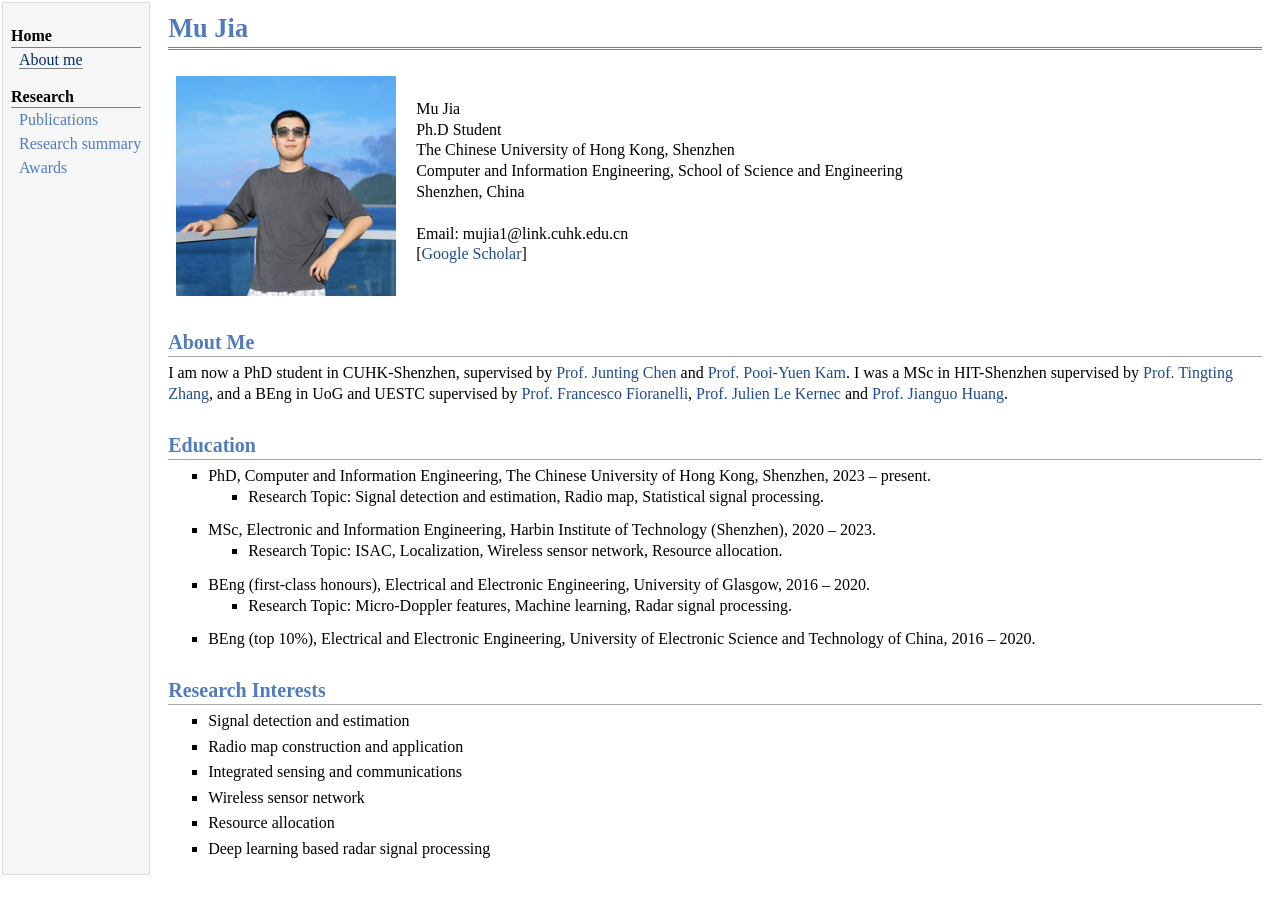
==== index.html @ 75ec4a43 "Initial publish: jemdoc-generated site" ====
<!DOCTYPE html PUBLIC "-//W3C//DTD XHTML 1.1//EN"
  "http://www.w3.org/TR/xhtml11/DTD/xhtml11.dtd">
<html xmlns="http://www.w3.org/1999/xhtml" xml:lang="en">
<head>
<meta name="generator" content="jemdoc, see http://jemdoc.jaboc.net/" />
<meta http-equiv="Content-Type" content="text/html;charset=utf-8" />
<link rel="stylesheet" href="jemdoc.css" type="text/css" />
<title>Mu Jia</title>
</head>
<body>
<table summary="Table for page layout." id="tlayout">
<tr valign="top">
<td id="layout-menu">
<div class="menu-category">Home</div>
<div class="menu-item"><a href="index.html" class="current">About&nbsp;me</a></div>
<div class="menu-category">Research</div>
<div class="menu-item"><a href="publications.html">Publications</a></div>
<div class="menu-item"><a href="research_summary.html">Research&nbsp;summary</a></div>
<div class="menu-item"><a href="awards.html">Awards</a></div>
</td>
<td id="layout-content">
<div id="toptitle">
<h1>Mu Jia</h1>
</div>
<table class="imgtable"><tr><td>
<img src="photos/Mu Jia.jpg" alt="Mu Jia" width="220px" height="220px" />&nbsp;</td>
<td align="left"><p>Mu Jia <br />
Ph.D Student <br />
The Chinese University of Hong Kong, Shenzhen <br />
Computer and Information Engineering, School of Science and Engineering <br />
Shenzhen, China<br />
<br />
Email: mujia1@link.cuhk.edu.cn <br />
[<a href="https://scholar.google.com/citations?hl=en&amp;user=MsMdepYAAAAJ">Google Scholar</a>] <br /></p>
</td></tr></table>
<h2>About Me</h2>
<p>I am now a PhD student in CUHK-Shenzhen, supervised by <a href="http://chenjunting.org/">Prof. Junting Chen</a> and <a href="https://sse.cuhk.edu.cn/en/faculty/pooiyuenkam">Prof. Pooi-Yuen Kam</a>. I was a MSc in HIT-Shenzhen supervised by <a href="https://faculty.hitsz.edu.cn/zhangtingting">Prof. Tingting Zhang</a>, and a BEng in UoG and UESTC supervised by <a href="https://www.tudelft.nl/en/staff/f.fioranelli/">Prof. Francesco Fioranelli</a>, <a href="https://www.gla.ac.uk/schools/engineering/staff/julienlekernec/">Prof. Julien Le Kernec</a> and <a href="https://www.auto.uestc.edu.cn/en/info/1032/1186.htm">Prof. Jianguo Huang</a>.</p>
<h2>Education </h2>
<ul>
<li><p>PhD, Computer and Information Engineering, The Chinese University of Hong Kong, Shenzhen, 2023 – present.<br />  </p>
<ul>
<li><p>Research Topic: Signal detection and estimation, Radio map, Statistical signal processing.</p>
</li></ul>
</li>
<li><p>MSc, Electronic and Information Engineering, Harbin Institute of Technology (Shenzhen), 2020 – 2023.  <br /> </p>
<ul>
<li><p>Research Topic: ISAC, Localization, Wireless sensor network, Resource allocation.</p>
</li></ul>
</li>
<li><p>BEng (first-class honours), Electrical and Electronic Engineering, University of Glasgow, 2016 – 2020.  <br /> </p>
<ul>
<li><p>Research Topic: Micro-Doppler features, Machine learning, Radar signal processing.</p>
</li></ul>
</li>
<li><p>BEng (top 10%), Electrical and Electronic Engineering, University of Electronic Science and Technology of China, 2016 – 2020.</p>
</li>
</ul>
<h2>Research Interests </h2>
<ul>
<li><p>Signal detection and estimation</p>
</li>
<li><p>Radio map construction and application</p>
</li>
<li><p>Integrated sensing and communications</p>
</li>
<li><p>Wireless sensor network</p>
</li>
<li><p>Resource allocation</p>
</li>
<li><p>Deep learning based radar signal processing</p>
</li>
</ul>
</td>
</tr>
</table>
</body>
</html>
---- jemdoc.css ----
/* Default css file for jemdoc. */

table#tlayout {
    border: none;
    border-collapse: separate;
    background: white;
}

body {
	background: white;
	font-family: Georgia, serif;
	padding-bottom: 8px;
	margin: 0;
}

#layout-menu {
	background: #f6f6f6;
	border: 1px solid #dddddd;
	padding-top: 0.5em;
	padding-left: 8px;
	padding-right: 8px;
	font-size: 1.0em;
	width: auto;
	white-space: nowrap;
    text-align: left;
    vertical-align: top;
}

#layout-menu td {
	background: #f4f4f4;
    vertical-align: top;
}

#layout-content {
	padding-top: 0.0em;
	padding-left: 1.0em;
	padding-right: 1.0em;
    border: none;
    background: white;
    text-align: left;
    vertical-align: top;
}

#layout-menu a {
	line-height: 1.5em;
	margin-left: 0.5em;
}

tt {
    background: #ffffdd;
}

pre, tt {
	font-size: 90%;
	font-family: monaco, monospace;
}

a, a > tt {
	color: #224b8d;
	text-decoration: none;
}

a:hover {
	border-bottom: 1px gray dotted;
}

#layout-menu a.current:link, #layout-menu a.current:visited {
	color: #022b6d;
	border-bottom: 1px gray solid;
}
#layout-menu a:link, #layout-menu a:visited, #layout-menu a:hover {
	color: #527bbd;
	text-decoration: none;
}
#layout-menu a:hover {
	text-decoration: none;
}

div.menu-category {
	border-bottom: 1px solid gray;
	margin-top: 0.8em;
	padding-top: 0.2em;
	padding-bottom: 0.1em;
	font-weight: bold;
}

div.menu-item {
	padding-left: 16px;
	text-indent: -16px;
}

div#toptitle {
	padding-bottom: 0.2em;
	margin-bottom: 1.5em;
	border-bottom: 3px double gray;
}

/* Reduce space if we begin the page with a title. */
div#toptitle + h2, div#toptitle + h3 {
	margin-top: -0.7em;
}

div#subtitle {
	margin-top: 0.0em;
	margin-bottom: 0.0em;
	padding-top: 0em;
	padding-bottom: 0.1em;
}

em {
	font-style: italic;
}

strong {
	font-weight: bold;
}


h1, h2, h3 {
	color: #527bbd;
	margin-top: 0.7em;
	margin-bottom: 0.3em;
	padding-bottom: 0.2em;
	line-height: 1.0;
	padding-top: 0.5em;
	border-bottom: 1px solid #aaaaaa;
}

h1 {
	font-size: 165%;
}

h2 {
	padding-top: 0.8em;
	font-size: 125%;
}

h2 + h3 {
    padding-top: 0.2em;
}

h3 {
	font-size: 110%;
	border-bottom: none;
}

p {
	margin-top: 0.0em;
	margin-bottom: 0.8em;
	padding: 0;
	line-height: 1.3;
}

pre {
	padding: 0;
	margin: 0;
}

div#footer {
	font-size: small;
	border-top: 1px solid #c0c0c0;
	padding-top: 0.1em;
	margin-top: 4.0em;
	color: #c0c0c0;
}

div#footer a {
	color: #80a0b0;
}

div#footer-text {
	float: left;
	padding-bottom: 8px;
}

ul, ol, dl {
	margin-top: 0.2em;
	padding-top: 0;
	margin-bottom: 0.8em;
}

dt {
	margin-top: 0.5em;
	margin-bottom: 0;
}

dl {
	margin-left: 20px;
}

dd {
	color: #222222;
}

dd > *:first-child {
	margin-top: 0;
}

ul {
	list-style-position: outside;
	list-style-type: square;
}

p + ul, p + ol {
	margin-top: -0.5em;
}

li ul, li ol {
	margin-top: -0.3em;
}

ol {
	list-style-position: outside;
	list-style-type: decimal;
}

li p, dd p {
	margin-bottom: 0.3em;
}


ol ol {
	list-style-type: lower-alpha;
}

ol ol ol {
	list-style-type: lower-roman;
}

p + div.codeblock {
	margin-top: -0.6em;
}

div.codeblock, div.infoblock {
	margin-right: 0%;
	margin-top: 1.2em;
	margin-bottom: 1.3em;
}

div.blocktitle {
	font-weight: bold;
	color: #cd7b62;
	margin-top: 1.2em;
	margin-bottom: 0.1em;
}

div.blockcontent {
	border: 1px solid silver;
	padding: 0.3em 0.5em;
}

div.infoblock > div.blockcontent {
	background: #ffffee;
}

div.blockcontent p + ul, div.blockcontent p + ol {
	margin-top: 0.4em;
}

div.infoblock p {
	margin-bottom: 0em;
}

div.infoblock li p, div.infoblock dd p {
	margin-bottom: 0.5em;
}

div.infoblock p + p {
	margin-top: 0.8em;
}

div.codeblock > div.blockcontent {
	background: #f6f6f6;
}

span.pycommand {
	color: #000070;
}

span.statement {
	color: #008800;
}
span.builtin {
	color: #000088;
}
span.special {
	color: #990000;
}
span.operator {
	color: #880000;
}
span.error {
	color: #aa0000;
}
span.comment, span.comment > *, span.string, span.string > * {
	color: #606060;
}

@media print {
	#layout-menu { display: none; }
}

#fwtitle {
	margin: 2px;
}

#fwtitle #toptitle {
	padding-left: 0.5em;
	margin-bottom: 0.5em;
}

#layout-content h1:first-child, #layout-content h2:first-child, #layout-content h3:first-child {
	margin-top: -0.7em;
}

div#toptitle h1, #layout-content div#toptitle h1 {
	margin-bottom: 0.0em;
	padding-bottom: 0.1em;
	padding-top: 0;
	margin-top: 0.5em;
	border-bottom: none;
}

img.eq {
	padding: 0;
	padding-left: 0.1em;
	padding-right: 0.1em;
	margin: 0;
}

img.eqwl {
	padding-left: 2em;
	padding-top: 0.6em;
	padding-bottom: 0.2em;
	margin: 0;
}

table {
    border: 2px solid black;
    border-collapse: collapse;
}

td {
    padding: 2px;
    padding-left: 0.5em;
    padding-right: 0.5em;
    text-align: center;
    border: 1px solid gray;
}

table + table {
    margin-top: 1em;
}

tr.heading {
    font-weight: bold;
    border-bottom: 2px solid black;
}

img {
    border: none;
}

table.imgtable, table.imgtable td {
    border: none;
    text-align: left;
}

.imgtable img {
    object-fit: cover;
    object-position: center;
}
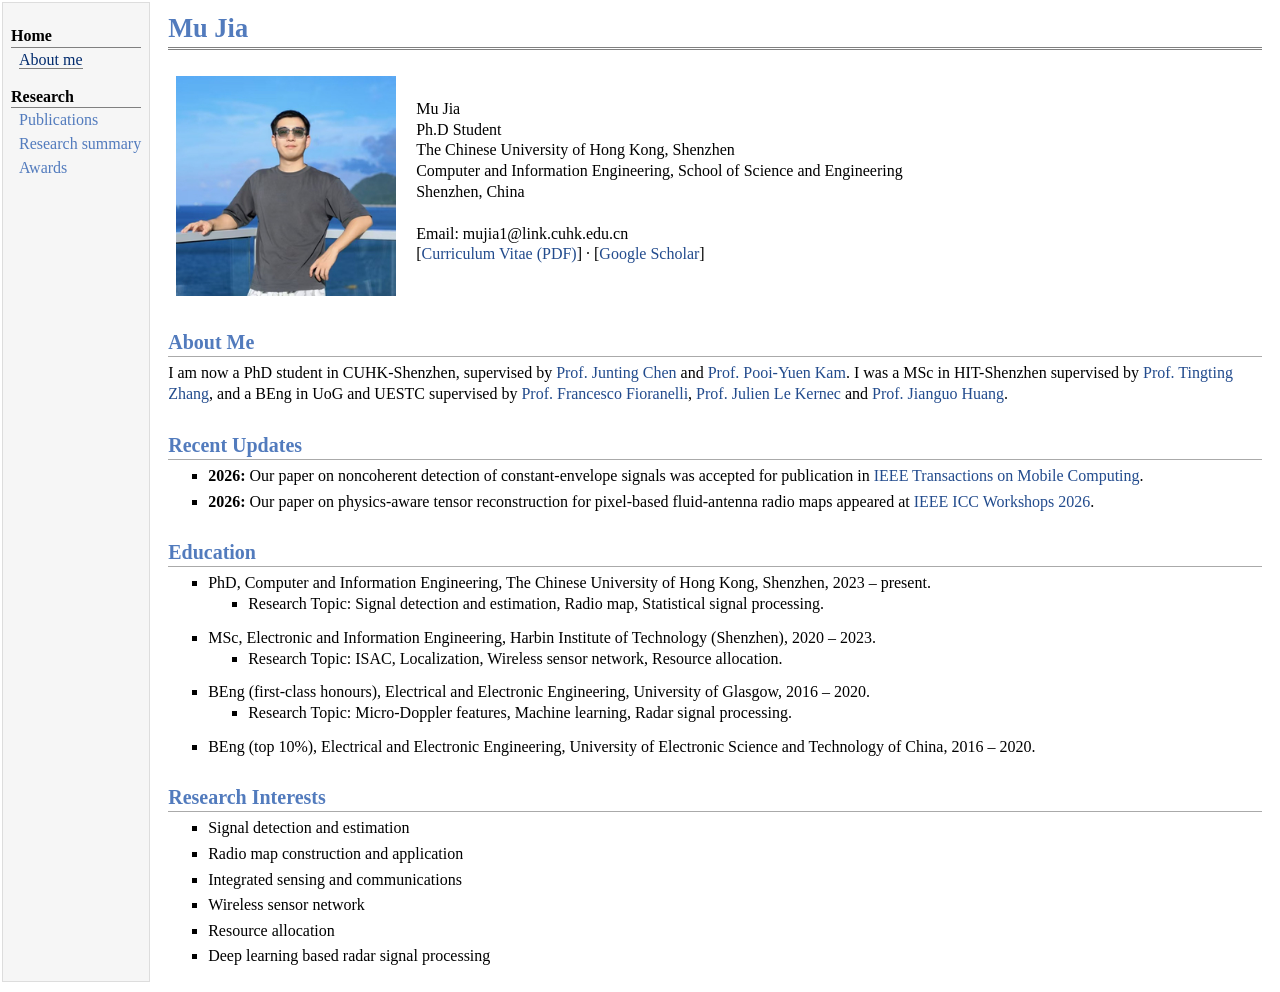
==== commit 46f7ce6a: "Update TMC acceptance and ICC Workshops publication" ====
--- a/index.html
+++ b/index.html
@@ -1,104 +1,84 @@
-<!DOCTYPE html PUBLIC "-//W3C//DTD XHTML 1.1//EN"
-  "http://www.w3.org/TR/xhtml11/DTD/xhtml11.dtd">
-<html xmlns="http://www.w3.org/1999/xhtml" xml:lang="en">
-<head>
-<meta name="generator" content="jemdoc, see http://jemdoc.jaboc.net/" />
-<meta http-equiv="Content-Type" content="text/html;charset=utf-8" />
-<link rel="stylesheet" href="jemdoc.css" type="text/css" />
-<title>Mu Jia-</title>
-</head>
-<body>
-<table summary="Table for page layout." id="tlayout">
-<tr valign="top">
-<td id="layout-menu">
-<div class="menu-category">Home</div>
-<div class="menu-item"><a href="index.html" class="current">About&nbsp;me</a></div>
-<div class="menu-category">Research</div>
-<div class="menu-item"><a href="publications.html">Publications</a></div>
-<div class="menu-item"><a href="research_summary.html">Research&nbsp;summary</a></div>
-<div class="menu-item"><a href="awards.html">Awards</a></div>
-</td>
-<td id="layout-content">
-<div id="toptitle">
-<h1>Mu Jia-</h1>
-</div>
-<table class="imgtable"><tr><td>
-<img src="photos/Mu Jia.jpg" alt="Mu Jia" width="220px" height="220px" />&nbsp;</td>
-<td align="left"><p>Mu Jia <br />-
-Ph.D Student <br />-
-The Chinese University of Hong Kong, Shenzhen <br />-
-Computer and Information Engineering, School of Science and Engineering <br />-
-Shenzhen, China<br />-
-<br />-
-Email: mujia1@link.cuhk.edu.cn <br />-
-[<a href="https://scholar.google.com/citations?hl=en&amp;user=MsMdepYAAAAJ">Google Scholar</a>] <br />-</p>
-</td></tr></table>
-<h2>About Me-</h2>
-<p>I am now a PhD student in CUHK-Shenzhen, supervised by <a href="http://chenjunting.org/">Prof. Junting Chen</a> and <a href="https://sse.cuhk.edu.cn/en/faculty/pooiyuenkam">Prof. Pooi-Yuen Kam</a>. I was a MSc in HIT-Shenzhen supervised by <a href="https://faculty.hitsz.edu.cn/zhangtingting">Prof. Tingting Zhang</a>, and a BEng in UoG and UESTC supervised by <a href="https://www.tudelft.nl/en/staff/f.fioranelli/">Prof. Francesco Fioranelli</a>, <a href="https://www.gla.ac.uk/schools/engineering/staff/julienlekernec/">Prof. Julien Le Kernec</a> and <a href="https://www.auto.uestc.edu.cn/en/info/1032/1186.htm">Prof. Jianguo Huang</a>.-</p>
-<h2>Education -</h2>
-<ul>
-<li><p>PhD, Computer and Information Engineering, The Chinese University of Hong Kong, Shenzhen, 2023 – present.<br />  -</p>
-<ul>
-<li><p>Research Topic: Signal detection and estimation, Radio map, Statistical signal processing.-</p>
-</li></ul>
-</li>
-<li><p>MSc, Electronic and Information Engineering, Harbin Institute of Technology (Shenzhen), 2020 – 2023.  <br /> -</p>
-<ul>
-<li><p>Research Topic: ISAC, Localization, Wireless sensor network, Resource allocation.-</p>
-</li></ul>
-</li>
-<li><p>BEng (first-class honours), Electrical and Electronic Engineering, University of Glasgow, 2016 – 2020.  <br /> -</p>
-<ul>
-<li><p>Research Topic: Micro-Doppler features, Machine learning, Radar signal processing.-</p>
-</li></ul>
-</li>
-<li><p>BEng (top 10%), Electrical and Electronic Engineering, University of Electronic Science and Technology of China, 2016 – 2020.-</p>
-</li>
-</ul>
-<h2>Research Interests -</h2>
-<ul>
-<li><p>Signal detection and estimation-</p>
-</li>
-<li><p>Radio map construction and application-</p>
-</li>
-<li><p>Integrated sensing and communications-</p>
-</li>
-<li><p>Wireless sensor network-</p>
-</li>
-<li><p>Resource allocation-</p>
-</li>
-<li><p>Deep learning based radar signal processing-</p>
-</li>
-</ul>
-</td>
-</tr>
-</table>
-</body>
-</html>
+<!DOCTYPE html PUBLIC "-//W3C//DTD XHTML 1.1//EN"
+  "http://www.w3.org/TR/xhtml11/DTD/xhtml11.dtd">
+<html xmlns="http://www.w3.org/1999/xhtml" xml:lang="en">
+<head>
+<meta name="generator" content="jemdoc, see http://jemdoc.jaboc.net/" />
+<meta http-equiv="Content-Type" content="text/html;charset=utf-8" />
+<link rel="stylesheet" href="jemdoc.css" type="text/css" />
+<title>Mu Jia</title>
+</head>
+<body>
+<table summary="Table for page layout." id="tlayout">
+<tr valign="top">
+<td id="layout-menu">
+<div class="menu-category">Home</div>
+<div class="menu-item"><a href="index.html" class="current">About&nbsp;me</a></div>
+<div class="menu-category">Research</div>
+<div class="menu-item"><a href="publications.html">Publications</a></div>
+<div class="menu-item"><a href="research_summary.html">Research&nbsp;summary</a></div>
+<div class="menu-item"><a href="awards.html">Awards</a></div>
+</td>
+<td id="layout-content">
+<div id="toptitle">
+<h1>Mu Jia</h1>
+</div>
+<table class="imgtable"><tr><td>
+<img src="photos/Mu Jia.jpg" alt="Mu Jia" width="220px" height="220px" />&nbsp;</td>
+<td align="left"><p>Mu Jia <br />
+Ph.D Student <br />
+The Chinese University of Hong Kong, Shenzhen <br />
+Computer and Information Engineering, School of Science and Engineering <br />
+Shenzhen, China<br />
+<br />
+Email: mujia1@link.cuhk.edu.cn <br />
+[<a href="Mu_CV.pdf">Curriculum Vitae (PDF)</a>] · [<a href="https://scholar.google.com/citations?hl=en&amp;user=MsMdepYAAAAJ">Google Scholar</a>] <br /></p>
+</td></tr></table>
+<h2>About Me</h2>
+<p>I am now a PhD student in CUHK-Shenzhen, supervised by <a href="http://chenjunting.org/">Prof. Junting Chen</a> and <a href="https://sse.cuhk.edu.cn/en/faculty/pooiyuenkam">Prof. Pooi-Yuen Kam</a>. I was a MSc in HIT-Shenzhen supervised by <a href="https://faculty.hitsz.edu.cn/zhangtingting">Prof. Tingting Zhang</a>, and a BEng in UoG and UESTC supervised by <a href="https://www.tudelft.nl/en/staff/f.fioranelli/">Prof. Francesco Fioranelli</a>, <a href="https://www.gla.ac.uk/schools/engineering/staff/julienlekernec/">Prof. Julien Le Kernec</a> and <a href="https://www.auto.uestc.edu.cn/en/info/1032/1186.htm">Prof. Jianguo Huang</a>.</p>
+<h2>Recent Updates</h2>
+<ul>
+<li><p><b>2026:</b> Our paper on noncoherent detection of constant-envelope signals was accepted for publication in <a href="https://doi.org/10.1109/TMC.2026.3730010">IEEE Transactions on Mobile Computing</a>.</p>
+</li>
+<li><p><b>2026:</b> Our paper on physics-aware tensor reconstruction for pixel-based fluid-antenna radio maps appeared at <a href="https://doi.org/10.1109/ICCWorkshops63917.2026.11586741">IEEE ICC Workshops 2026</a>.</p>
+</li>
+</ul>
+<h2>Education </h2>
+<ul>
+<li><p>PhD, Computer and Information Engineering, The Chinese University of Hong Kong, Shenzhen, 2023 – present.<br />  </p>
+<ul>
+<li><p>Research Topic: Signal detection and estimation, Radio map, Statistical signal processing.</p>
+</li></ul>
+</li>
+<li><p>MSc, Electronic and Information Engineering, Harbin Institute of Technology (Shenzhen), 2020 – 2023.  <br /> </p>
+<ul>
+<li><p>Research Topic: ISAC, Localization, Wireless sensor network, Resource allocation.</p>
+</li></ul>
+</li>
+<li><p>BEng (first-class honours), Electrical and Electronic Engineering, University of Glasgow, 2016 – 2020.  <br /> </p>
+<ul>
+<li><p>Research Topic: Micro-Doppler features, Machine learning, Radar signal processing.</p>
+</li></ul>
+</li>
+<li><p>BEng (top 10%), Electrical and Electronic Engineering, University of Electronic Science and Technology of China, 2016 – 2020.</p>
+</li>
+</ul>
+<h2>Research Interests </h2>
+<ul>
+<li><p>Signal detection and estimation</p>
+</li>
+<li><p>Radio map construction and application</p>
+</li>
+<li><p>Integrated sensing and communications</p>
+</li>
+<li><p>Wireless sensor network</p>
+</li>
+<li><p>Resource allocation</p>
+</li>
+<li><p>Deep learning based radar signal processing</p>
+</li>
+</ul>
+</td>
+</tr>
+</table>
+</body>
+</html>
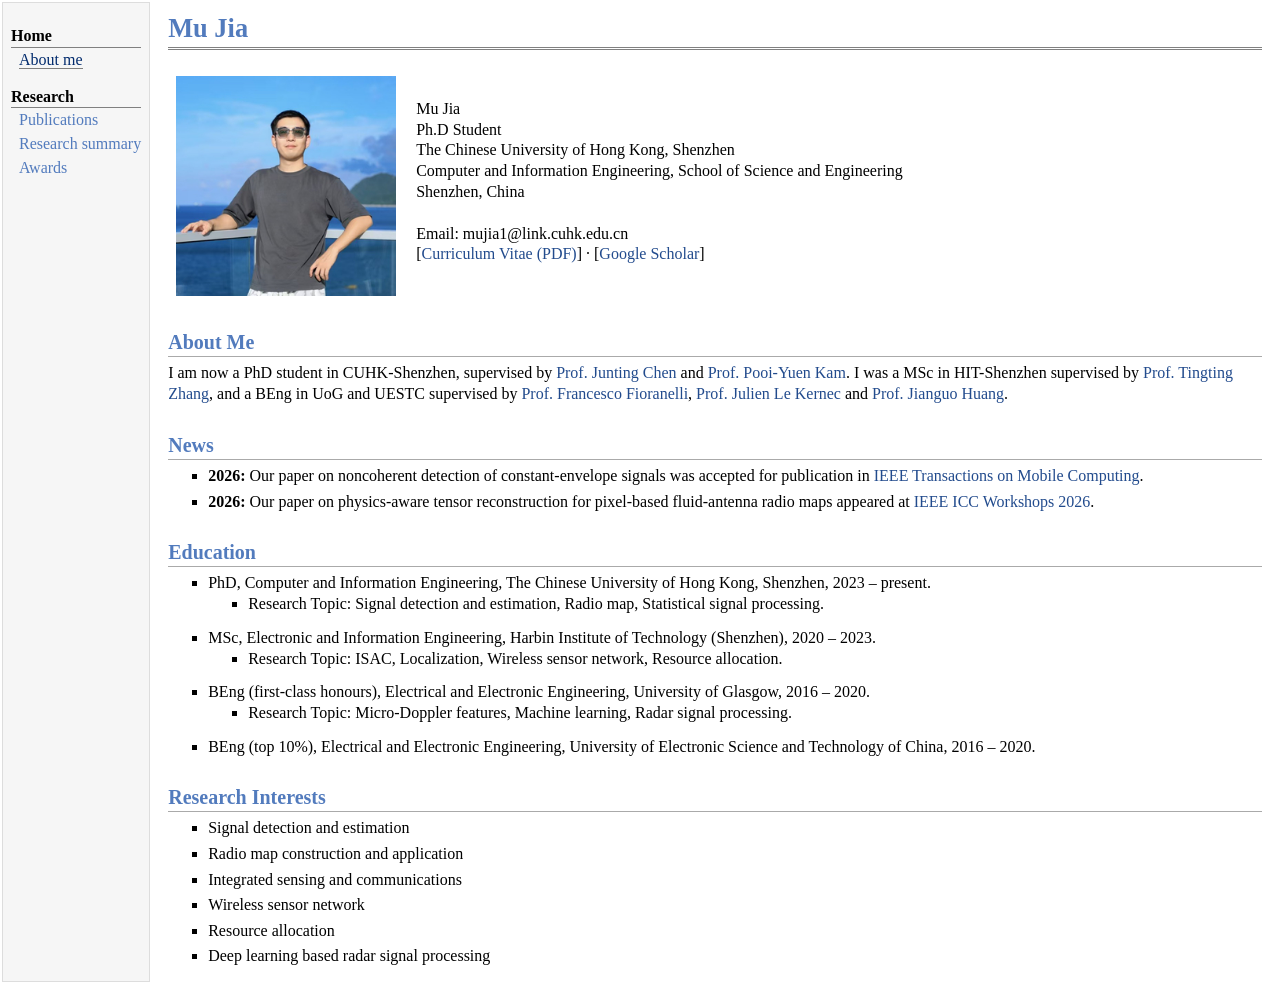
==== commit 56b6b07d: "Add News heading to homepage updates" ====
--- a/index.html
+++ b/index.html
@@ -35,7 +35,7 @@
 </td></tr></table>
 <h2>About Me</h2>
 <p>I am now a PhD student in CUHK-Shenzhen, supervised by <a href="http://chenjunting.org/">Prof. Junting Chen</a> and <a href="https://sse.cuhk.edu.cn/en/faculty/pooiyuenkam">Prof. Pooi-Yuen Kam</a>. I was a MSc in HIT-Shenzhen supervised by <a href="https://faculty.hitsz.edu.cn/zhangtingting">Prof. Tingting Zhang</a>, and a BEng in UoG and UESTC supervised by <a href="https://www.tudelft.nl/en/staff/f.fioranelli/">Prof. Francesco Fioranelli</a>, <a href="https://www.gla.ac.uk/schools/engineering/staff/julienlekernec/">Prof. Julien Le Kernec</a> and <a href="https://www.auto.uestc.edu.cn/en/info/1032/1186.htm">Prof. Jianguo Huang</a>.</p>
-<h2>Recent Updates</h2>
+<h2>News</h2>
 <ul>
 <li><p><b>2026:</b> Our paper on noncoherent detection of constant-envelope signals was accepted for publication in <a href="https://doi.org/10.1109/TMC.2026.3730010">IEEE Transactions on Mobile Computing</a>.</p>
 </li>
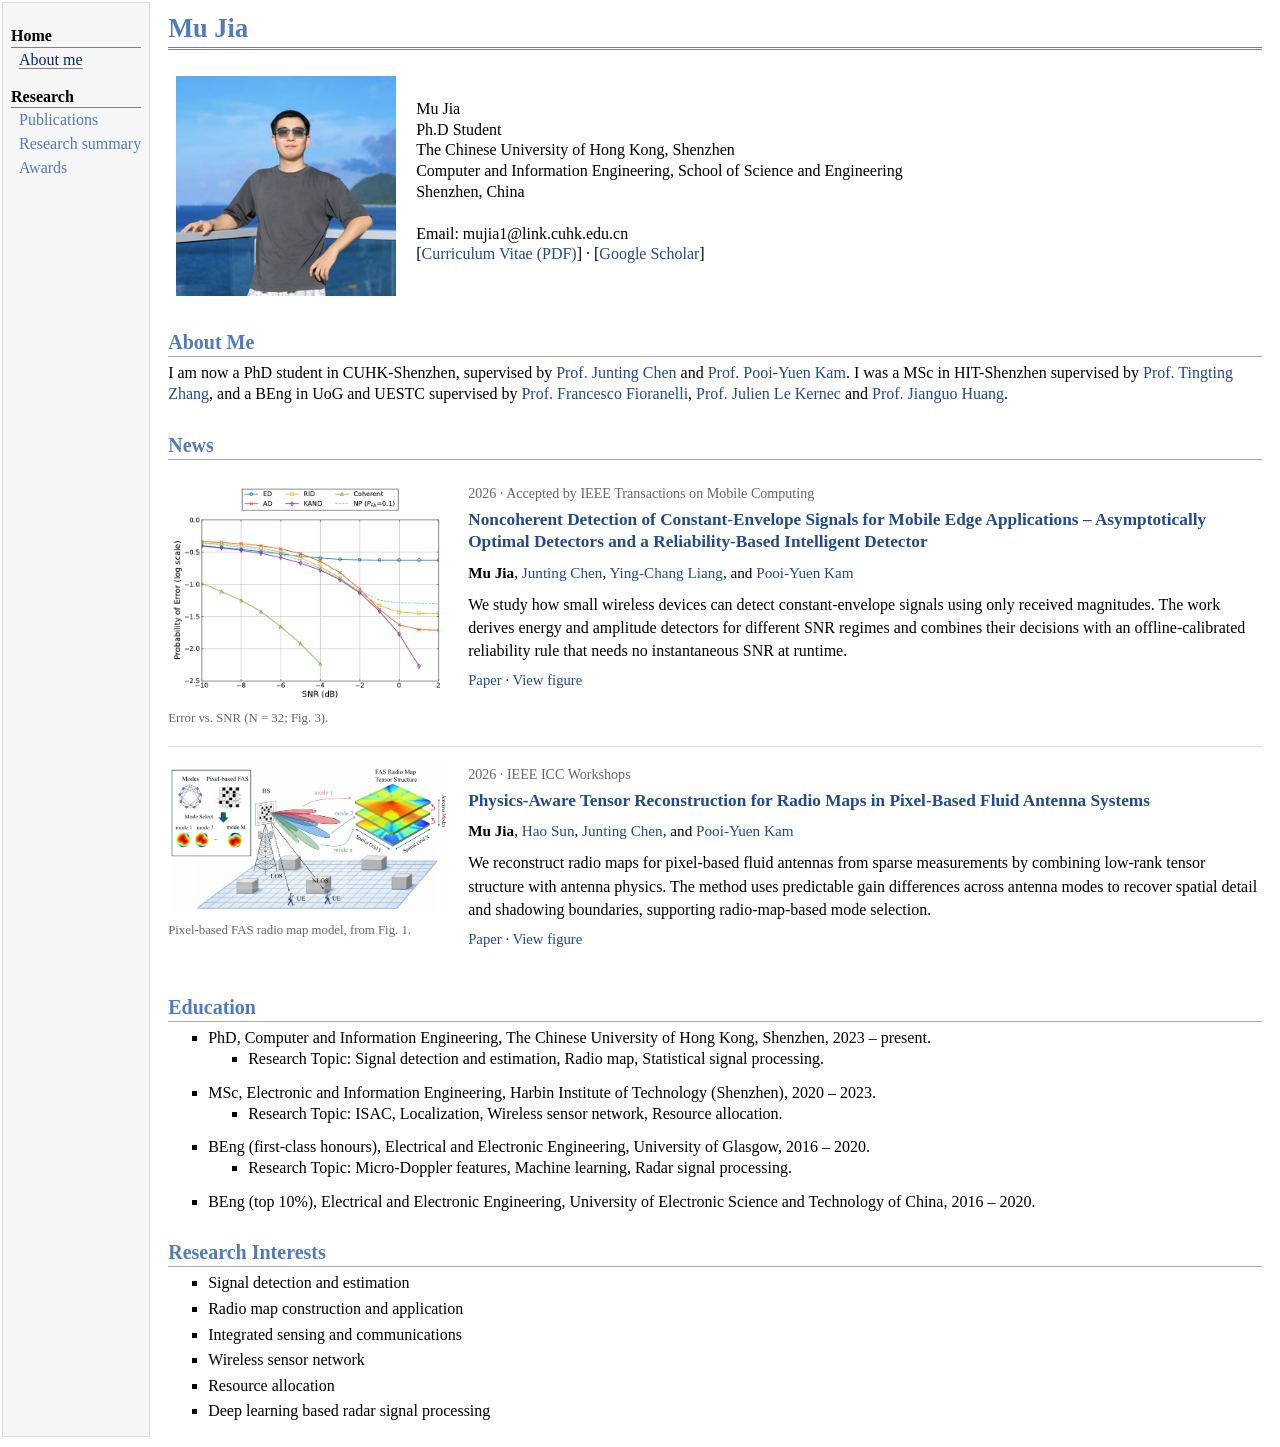
==== commit 6d4bb3ff: "Expand News with paper titles, authors, summaries and figures" ====
--- a/index.html
+++ b/index.html
@@ -36,12 +36,38 @@
 <h2>About Me</h2>
 <p>I am now a PhD student in CUHK-Shenzhen, supervised by <a href="http://chenjunting.org/">Prof. Junting Chen</a> and <a href="https://sse.cuhk.edu.cn/en/faculty/pooiyuenkam">Prof. Pooi-Yuen Kam</a>. I was a MSc in HIT-Shenzhen supervised by <a href="https://faculty.hitsz.edu.cn/zhangtingting">Prof. Tingting Zhang</a>, and a BEng in UoG and UESTC supervised by <a href="https://www.tudelft.nl/en/staff/f.fioranelli/">Prof. Francesco Fioranelli</a>, <a href="https://www.gla.ac.uk/schools/engineering/staff/julienlekernec/">Prof. Julien Le Kernec</a> and <a href="https://www.auto.uestc.edu.cn/en/info/1032/1186.htm">Prof. Jianguo Huang</a>.</p>
 <h2>News</h2>
-<ul>
-<li><p><b>2026:</b> Our paper on noncoherent detection of constant-envelope signals was accepted for publication in <a href="https://doi.org/10.1109/TMC.2026.3730010">IEEE Transactions on Mobile Computing</a>.</p>
-</li>
-<li><p><b>2026:</b> Our paper on physics-aware tensor reconstruction for pixel-based fluid-antenna radio maps appeared at <a href="https://doi.org/10.1109/ICCWorkshops63917.2026.11586741">IEEE ICC Workshops 2026</a>.</p>
-</li>
-</ul>
+<div class="news-list" id="news">
+  <div class="news-item" id="news-tmc">
+    <div class="news-figure">
+      <a href="photos/news/tmc-detection-performance.png" target="_blank" rel="noopener" title="View the full-size figure">
+        <img src="photos/news/tmc-detection-performance.png" width="696" height="546" alt="Total error probability versus SNR for ED, AD, RID and reference detectors, with 32 samples." loading="lazy" />
+      </a>
+      <p class="news-caption">Error vs. SNR (N = 32; Fig. 3).</p>
+    </div>
+    <div class="news-body">
+      <p class="news-meta">2026 &middot; Accepted by IEEE Transactions on Mobile Computing</p>
+      <h3 class="news-title"><a href="https://doi.org/10.1109/TMC.2026.3730010">Noncoherent Detection of Constant-Envelope Signals for Mobile Edge Applications &ndash; Asymptotically Optimal Detectors and a Reliability-Based Intelligent Detector</a></h3>
+      <p class="news-authors"><b>Mu Jia</b>, <a href="http://chenjunting.org/">Junting Chen</a>, <a href="https://www2.ae-info.org/ae/Member/Liang_Ying-Chang">Ying-Chang Liang</a>, and <a href="https://sai.cuhk.edu.cn/en/teacher/159">Pooi-Yuen Kam</a></p>
+      <p class="news-summary">We study how small wireless devices can detect constant-envelope signals using only received magnitudes. The work derives energy and amplitude detectors for different SNR regimes and combines their decisions with an offline-calibrated reliability rule that needs no instantaneous SNR at runtime.</p>
+      <p class="news-links"><a href="https://doi.org/10.1109/TMC.2026.3730010">Paper</a> &middot; <a href="photos/news/tmc-detection-performance.png" target="_blank" rel="noopener">View figure</a></p>
+    </div>
+  </div>
+  <div class="news-item" id="news-icc">
+    <div class="news-figure">
+      <a href="photos/news/icc-radio-map-model.png" target="_blank" rel="noopener" title="View the full-size figure">
+        <img src="photos/news/icc-radio-map-model.png" width="770" height="413" alt="Pixel-based fluid antenna system showing antenna modes, propagation around obstacles and the corresponding radio-map tensor." loading="lazy" />
+      </a>
+      <p class="news-caption">Pixel-based FAS radio map model, from Fig. 1.</p>
+    </div>
+    <div class="news-body">
+      <p class="news-meta">2026 &middot; IEEE ICC Workshops</p>
+      <h3 class="news-title"><a href="https://doi.org/10.1109/ICCWorkshops63917.2026.11586741">Physics-Aware Tensor Reconstruction for Radio Maps in Pixel-Based Fluid Antenna Systems</a></h3>
+      <p class="news-authors"><b>Mu Jia</b>, <a href="https://haosunhs.github.io/index.html">Hao Sun</a>, <a href="http://chenjunting.org/">Junting Chen</a>, and <a href="https://sai.cuhk.edu.cn/en/teacher/159">Pooi-Yuen Kam</a></p>
+      <p class="news-summary">We reconstruct radio maps for pixel-based fluid antennas from sparse measurements by combining low-rank tensor structure with antenna physics. The method uses predictable gain differences across antenna modes to recover spatial detail and shadowing boundaries, supporting radio-map-based mode selection.</p>
+      <p class="news-links"><a href="https://doi.org/10.1109/ICCWorkshops63917.2026.11586741">Paper</a> &middot; <a href="photos/news/icc-radio-map-model.png" target="_blank" rel="noopener">View figure</a></p>
+    </div>
+  </div>
+</div>
 <h2>Education </h2>
 <ul>
 <li><p>PhD, Computer and Information Engineering, The Chinese University of Hong Kong, Shenzhen, 2023 – present.<br />  </p>
--- a/jemdoc.css
+++ b/jemdoc.css
@@ -369,4 +369,28 @@
 .imgtable img {
     object-fit: cover;
     object-position: center;
-}+}
+
+/* Paper details in the News section. */
+.news-item {
+    display: grid;
+    grid-template-columns: 280px minmax(0, 1fr);
+    gap: 1.25em;
+    align-items: start;
+    padding: 1.15em 0;
+    border-bottom: 1px solid #dddddd;
+}
+.news-item:last-child { border-bottom: 0; }
+.news-figure { margin: 0; }
+.news-figure img { display: block; width: 100%; height: auto; }
+.news-figure > a:hover { border-bottom: 0; }
+.news-caption { margin-top: 0.5em; margin-bottom: 0; color: #666666; font-size: 0.8em; line-height: 1.35; }
+.news-meta { margin-bottom: 0.45em; color: #666666; font-size: 0.88em; }
+.news-body .news-title { margin: 0 0 0.45em; padding: 0; border: 0; font-size: 1.08em; line-height: 1.3; }
+.news-authors { margin-bottom: 0.65em; font-size: 0.95em; line-height: 1.4; }
+.news-summary { margin-bottom: 0.55em; line-height: 1.45; }
+.news-links { margin-bottom: 0; font-size: 0.92em; }
+@media (max-width: 760px) {
+    .news-item { grid-template-columns: 1fr; gap: 0.8em; }
+    .news-figure { max-width: 320px; }
+}
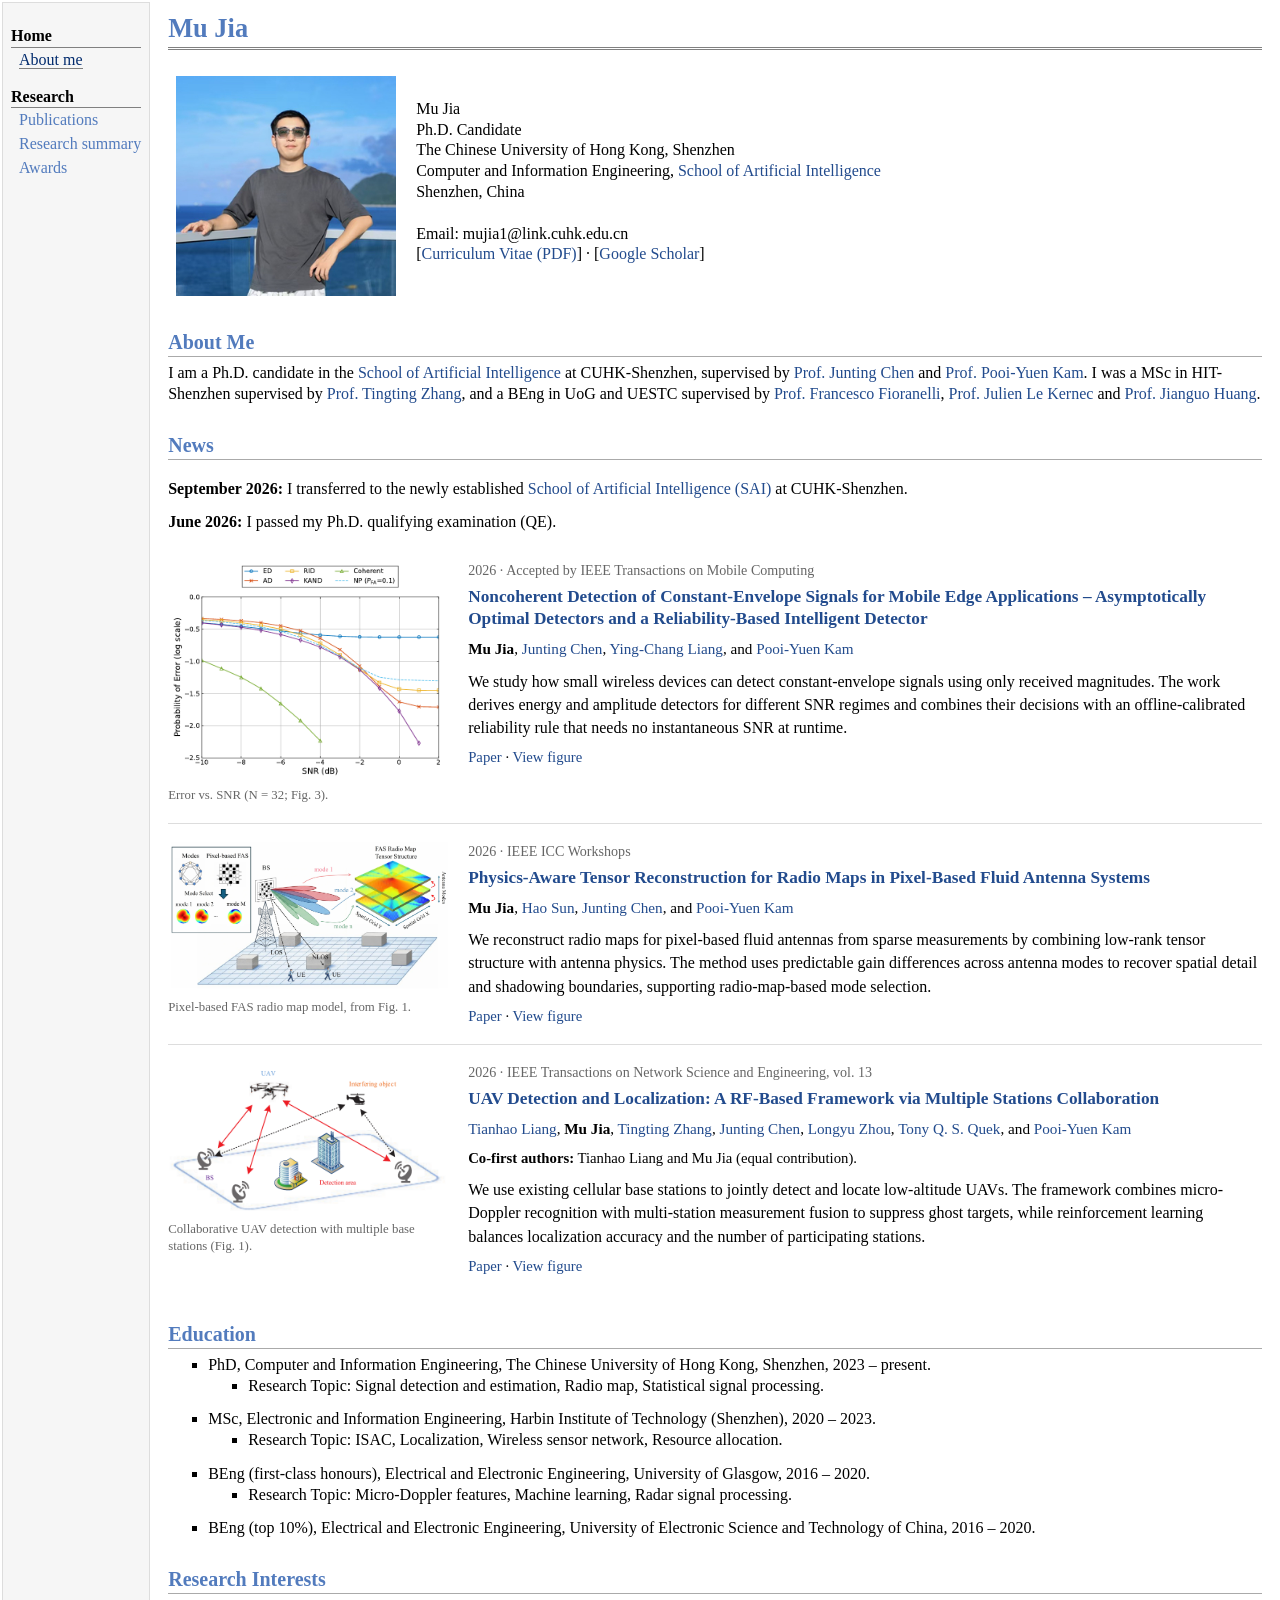
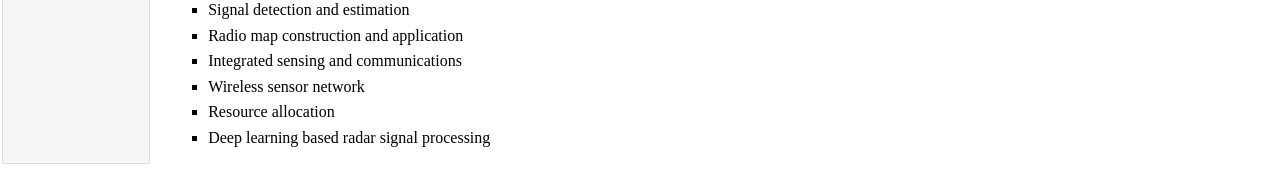
==== commit 6898b69f: "Add QE and SAI milestones and TNSE co-first-author news" ====
--- a/index.html
+++ b/index.html
@@ -25,18 +25,22 @@
 <table class="imgtable"><tr><td>
 <img src="photos/Mu Jia.jpg" alt="Mu Jia" width="220px" height="220px" />&nbsp;</td>
 <td align="left"><p>Mu Jia <br />
-Ph.D Student <br />
+Ph.D. Candidate <br />
 The Chinese University of Hong Kong, Shenzhen <br />
-Computer and Information Engineering, School of Science and Engineering <br />
+Computer and Information Engineering, <a href="https://sai.cuhk.edu.cn/en">School of Artificial Intelligence</a> <br />
 Shenzhen, China<br />
 <br />
 Email: mujia1@link.cuhk.edu.cn <br />
 [<a href="Mu_CV.pdf">Curriculum Vitae (PDF)</a>] · [<a href="https://scholar.google.com/citations?hl=en&amp;user=MsMdepYAAAAJ">Google Scholar</a>] <br /></p>
 </td></tr></table>
 <h2>About Me</h2>
-<p>I am now a PhD student in CUHK-Shenzhen, supervised by <a href="http://chenjunting.org/">Prof. Junting Chen</a> and <a href="https://sse.cuhk.edu.cn/en/faculty/pooiyuenkam">Prof. Pooi-Yuen Kam</a>. I was a MSc in HIT-Shenzhen supervised by <a href="https://faculty.hitsz.edu.cn/zhangtingting">Prof. Tingting Zhang</a>, and a BEng in UoG and UESTC supervised by <a href="https://www.tudelft.nl/en/staff/f.fioranelli/">Prof. Francesco Fioranelli</a>, <a href="https://www.gla.ac.uk/schools/engineering/staff/julienlekernec/">Prof. Julien Le Kernec</a> and <a href="https://www.auto.uestc.edu.cn/en/info/1032/1186.htm">Prof. Jianguo Huang</a>.</p>
+<p>I am a Ph.D. candidate in the <a href="https://sai.cuhk.edu.cn/en">School of Artificial Intelligence</a> at CUHK-Shenzhen, supervised by <a href="http://chenjunting.org/">Prof. Junting Chen</a> and <a href="https://sai.cuhk.edu.cn/en/teacher/159">Prof. Pooi-Yuen Kam</a>. I was a MSc in HIT-Shenzhen supervised by <a href="https://faculty.hitsz.edu.cn/zhangtingting">Prof. Tingting Zhang</a>, and a BEng in UoG and UESTC supervised by <a href="https://www.tudelft.nl/en/staff/f.fioranelli/">Prof. Francesco Fioranelli</a>, <a href="https://www.gla.ac.uk/schools/engineering/staff/julienlekernec/">Prof. Julien Le Kernec</a> and <a href="https://www.auto.uestc.edu.cn/en/info/1032/1186.htm">Prof. Jianguo Huang</a>.</p>
 <h2>News</h2>
 <div class="news-list" id="news">
+  <div class="news-milestones">
+    <p><b>September 2026:</b> I transferred to the newly established <a href="https://sai.cuhk.edu.cn/en">School of Artificial Intelligence (SAI)</a> at CUHK-Shenzhen.</p>
+    <p><b>June 2026:</b> I passed my Ph.D. qualifying examination (QE).</p>
+  </div>
   <div class="news-item" id="news-tmc">
     <div class="news-figure">
       <a href="photos/news/tmc-detection-performance.png" target="_blank" rel="noopener" title="View the full-size figure">
@@ -65,6 +69,22 @@
       <p class="news-authors"><b>Mu Jia</b>, <a href="https://haosunhs.github.io/index.html">Hao Sun</a>, <a href="http://chenjunting.org/">Junting Chen</a>, and <a href="https://sai.cuhk.edu.cn/en/teacher/159">Pooi-Yuen Kam</a></p>
       <p class="news-summary">We reconstruct radio maps for pixel-based fluid antennas from sparse measurements by combining low-rank tensor structure with antenna physics. The method uses predictable gain differences across antenna modes to recover spatial detail and shadowing boundaries, supporting radio-map-based mode selection.</p>
       <p class="news-links"><a href="https://doi.org/10.1109/ICCWorkshops63917.2026.11586741">Paper</a> &middot; <a href="photos/news/icc-radio-map-model.png" target="_blank" rel="noopener">View figure</a></p>
+    </div>
+  </div>
+  <div class="news-item" id="news-tnse">
+    <div class="news-figure">
+      <a href="photos/news/tnse-uav-system.png" target="_blank" rel="noopener" title="View the full-size figure">
+        <img src="photos/news/tnse-uav-system.png" width="696" height="376" alt="Multiple base stations collaborate to detect a low-altitude UAV amid buildings and an interfering aerial object." loading="lazy" />
+      </a>
+      <p class="news-caption">Collaborative UAV detection with multiple base stations (Fig. 1).</p>
+    </div>
+    <div class="news-body">
+      <p class="news-meta">2026 &middot; IEEE Transactions on Network Science and Engineering, vol. 13</p>
+      <h3 class="news-title"><a href="https://doi.org/10.1109/TNSE.2025.3649043">UAV Detection and Localization: A RF-Based Framework via Multiple Stations Collaboration</a></h3>
+      <p class="news-authors"><a href="https://orcid.org/0000-0003-3628-364X">Tianhao Liang</a>, <b>Mu Jia</b>, <a href="https://homepage.hit.edu.cn/zhangtingting">Tingting Zhang</a>, <a href="http://chenjunting.org/">Junting Chen</a>, <a href="https://zhoulongyu.github.io/about/">Longyu Zhou</a>, <a href="https://www.sutd.edu.sg/profile/tony-quek">Tony Q. S. Quek</a>, and <a href="https://sai.cuhk.edu.cn/en/teacher/159">Pooi-Yuen Kam</a></p>
+      <p class="news-role"><b>Co-first authors:</b> Tianhao Liang and Mu Jia (equal contribution).</p>
+      <p class="news-summary">We use existing cellular base stations to jointly detect and locate low-altitude UAVs. The framework combines micro-Doppler recognition with multi-station measurement fusion to suppress ghost targets, while reinforcement learning balances localization accuracy and the number of participating stations.</p>
+      <p class="news-links"><a href="https://doi.org/10.1109/TNSE.2025.3649043">Paper</a> &middot; <a href="photos/news/tnse-uav-system.png" target="_blank" rel="noopener">View figure</a></p>
     </div>
   </div>
 </div>
--- a/jemdoc.css
+++ b/jemdoc.css
@@ -372,6 +372,9 @@
 }
 
 /* Paper details in the News section. */
+.news-milestones { padding-top: 0.7em; }
+.news-milestones p { margin-bottom: 0.6em; line-height: 1.45; }
+.news-role { margin-bottom: 0.65em; font-size: 0.92em; }
 .news-item {
     display: grid;
     grid-template-columns: 280px minmax(0, 1fr);
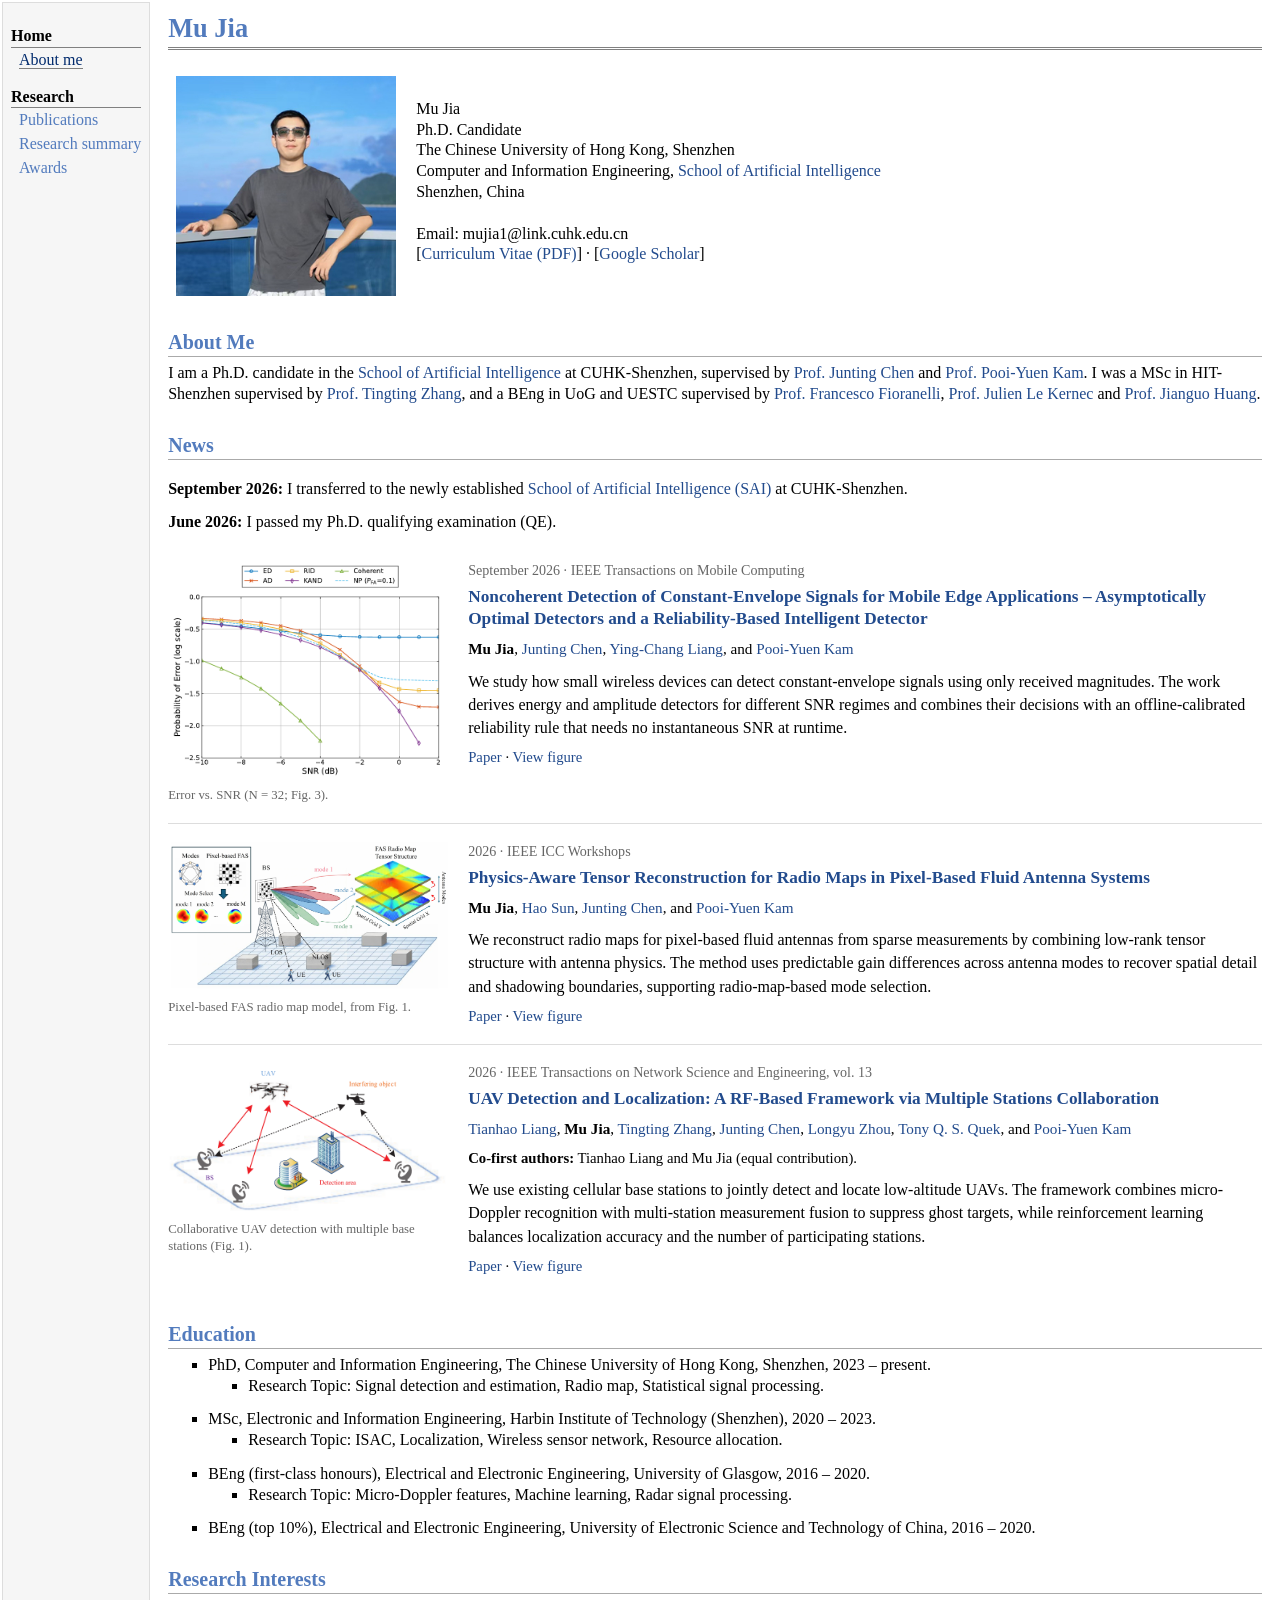
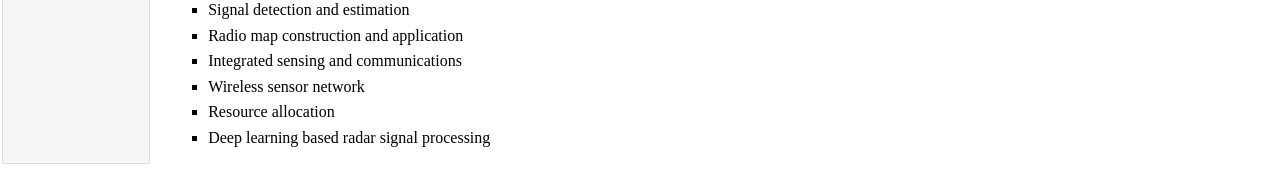
==== commit c828d090: "Use official IEEE Xplore citation for published TMC paper" ====
--- a/index.html
+++ b/index.html
@@ -49,11 +49,11 @@
       <p class="news-caption">Error vs. SNR (N = 32; Fig. 3).</p>
     </div>
     <div class="news-body">
-      <p class="news-meta">2026 &middot; Accepted by IEEE Transactions on Mobile Computing</p>
-      <h3 class="news-title"><a href="https://doi.org/10.1109/TMC.2026.3730010">Noncoherent Detection of Constant-Envelope Signals for Mobile Edge Applications &ndash; Asymptotically Optimal Detectors and a Reliability-Based Intelligent Detector</a></h3>
+      <p class="news-meta">September 2026 &middot; IEEE Transactions on Mobile Computing</p>
+      <h3 class="news-title"><a href="https://ieeexplore.ieee.org/document/11676079/">Noncoherent Detection of Constant-Envelope Signals for Mobile Edge Applications &ndash; Asymptotically Optimal Detectors and a Reliability-Based Intelligent Detector</a></h3>
       <p class="news-authors"><b>Mu Jia</b>, <a href="http://chenjunting.org/">Junting Chen</a>, <a href="https://www2.ae-info.org/ae/Member/Liang_Ying-Chang">Ying-Chang Liang</a>, and <a href="https://sai.cuhk.edu.cn/en/teacher/159">Pooi-Yuen Kam</a></p>
       <p class="news-summary">We study how small wireless devices can detect constant-envelope signals using only received magnitudes. The work derives energy and amplitude detectors for different SNR regimes and combines their decisions with an offline-calibrated reliability rule that needs no instantaneous SNR at runtime.</p>
-      <p class="news-links"><a href="https://doi.org/10.1109/TMC.2026.3730010">Paper</a> &middot; <a href="photos/news/tmc-detection-performance.png" target="_blank" rel="noopener">View figure</a></p>
+      <p class="news-links"><a href="https://ieeexplore.ieee.org/document/11676079/">Paper</a> &middot; <a href="photos/news/tmc-detection-performance.png" target="_blank" rel="noopener">View figure</a></p>
     </div>
   </div>
   <div class="news-item" id="news-icc">
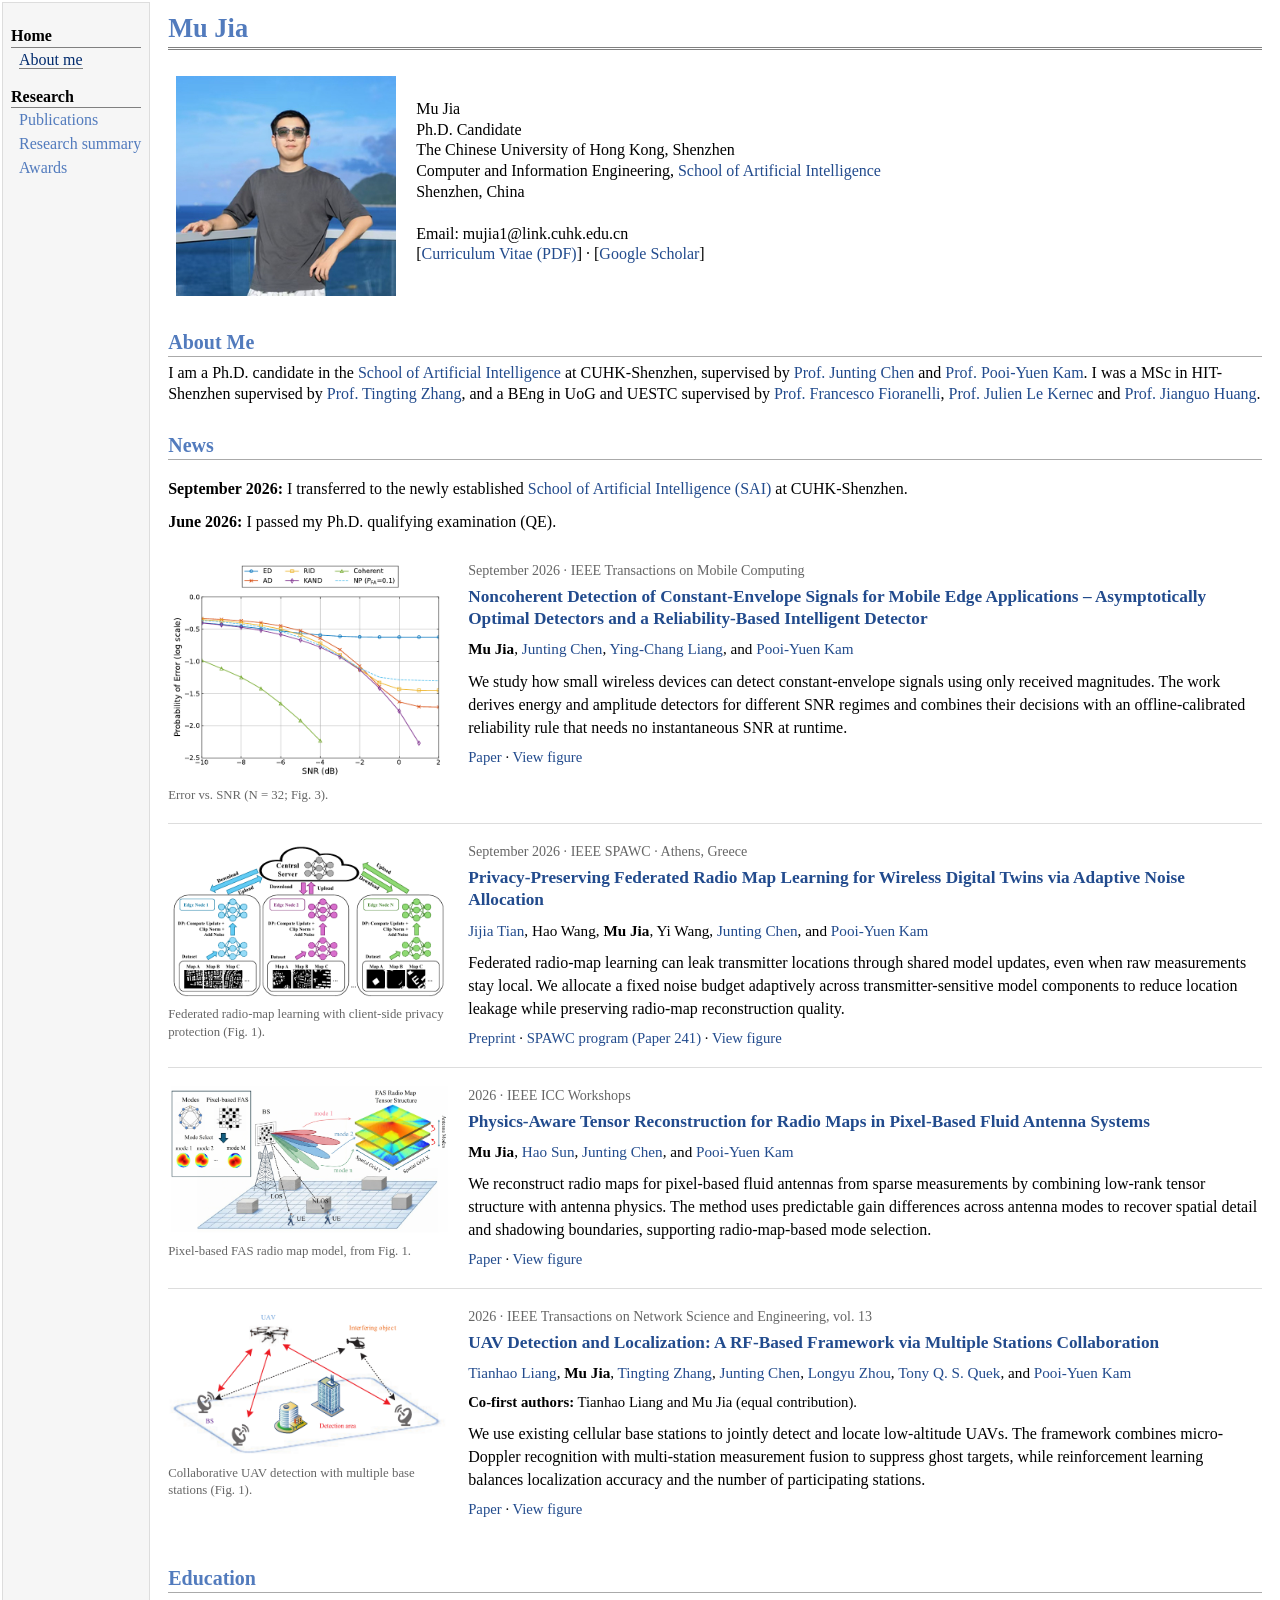
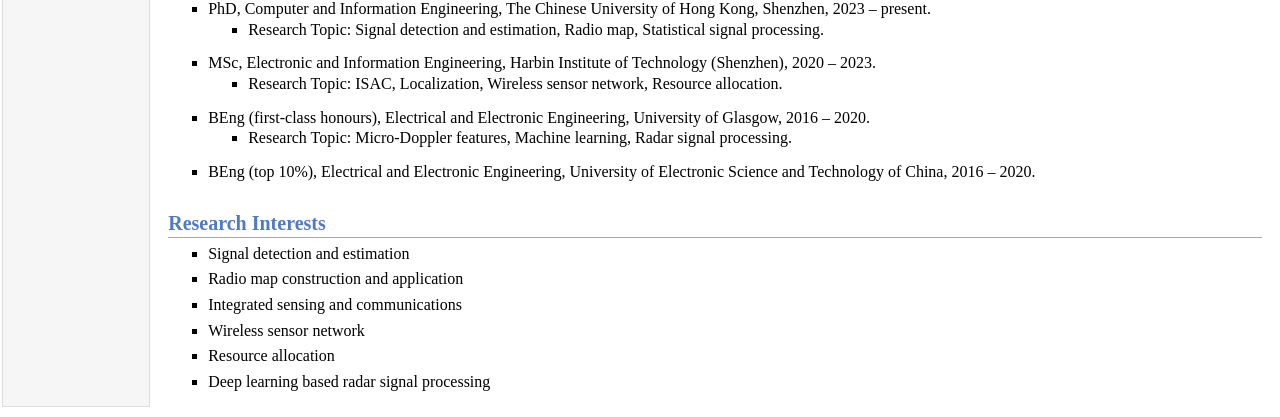
==== commit dc23dd92: "Add SPAWC collaboration to News and publication records" ====
--- a/index.html
+++ b/index.html
@@ -54,6 +54,21 @@
       <p class="news-authors"><b>Mu Jia</b>, <a href="http://chenjunting.org/">Junting Chen</a>, <a href="https://www2.ae-info.org/ae/Member/Liang_Ying-Chang">Ying-Chang Liang</a>, and <a href="https://sai.cuhk.edu.cn/en/teacher/159">Pooi-Yuen Kam</a></p>
       <p class="news-summary">We study how small wireless devices can detect constant-envelope signals using only received magnitudes. The work derives energy and amplitude detectors for different SNR regimes and combines their decisions with an offline-calibrated reliability rule that needs no instantaneous SNR at runtime.</p>
       <p class="news-links"><a href="https://ieeexplore.ieee.org/document/11676079/">Paper</a> &middot; <a href="photos/news/tmc-detection-performance.png" target="_blank" rel="noopener">View figure</a></p>
+    </div>
+  </div>
+  <div class="news-item" id="news-spawc">
+    <div class="news-figure">
+      <a href="photos/news/spawc-federated-radio-map.png" target="_blank" rel="noopener" title="View the full-size figure">
+        <img src="photos/news/spawc-federated-radio-map.png" width="728" height="410" alt="Edge clients train radio-map models locally and add noise to their model updates before sending them to a central server." loading="lazy" />
+      </a>
+      <p class="news-caption">Federated radio-map learning with client-side privacy protection (Fig. 1).</p>
+    </div>
+    <div class="news-body">
+      <p class="news-meta">September 2026 &middot; IEEE SPAWC &middot; Athens, Greece</p>
+      <h3 class="news-title"><a href="https://arxiv.org/abs/2605.15560">Privacy-Preserving Federated Radio Map Learning for Wireless Digital Twins via Adaptive Noise Allocation</a></h3>
+      <p class="news-authors"><a href="https://scholar.google.com/citations?user=lcde_HAAAAAJ&amp;hl=en">Jijia Tian</a>, Hao Wang, <b>Mu Jia</b>, Yi Wang, <a href="http://chenjunting.org/">Junting Chen</a>, and <a href="https://sai.cuhk.edu.cn/en/teacher/159">Pooi-Yuen Kam</a></p>
+      <p class="news-summary">Federated radio-map learning can leak transmitter locations through shared model updates, even when raw measurements stay local. We allocate a fixed noise budget adaptively across transmitter-sensitive model components to reduce location leakage while preserving radio-map reconstruction quality.</p>
+      <p class="news-links"><a href="https://arxiv.org/abs/2605.15560">Preprint</a> &middot; <a href="https://2026.ieeespawc.org/technical-program/">SPAWC program (Paper 241)</a> &middot; <a href="photos/news/spawc-federated-radio-map.png" target="_blank" rel="noopener">View figure</a></p>
     </div>
   </div>
   <div class="news-item" id="news-icc">
